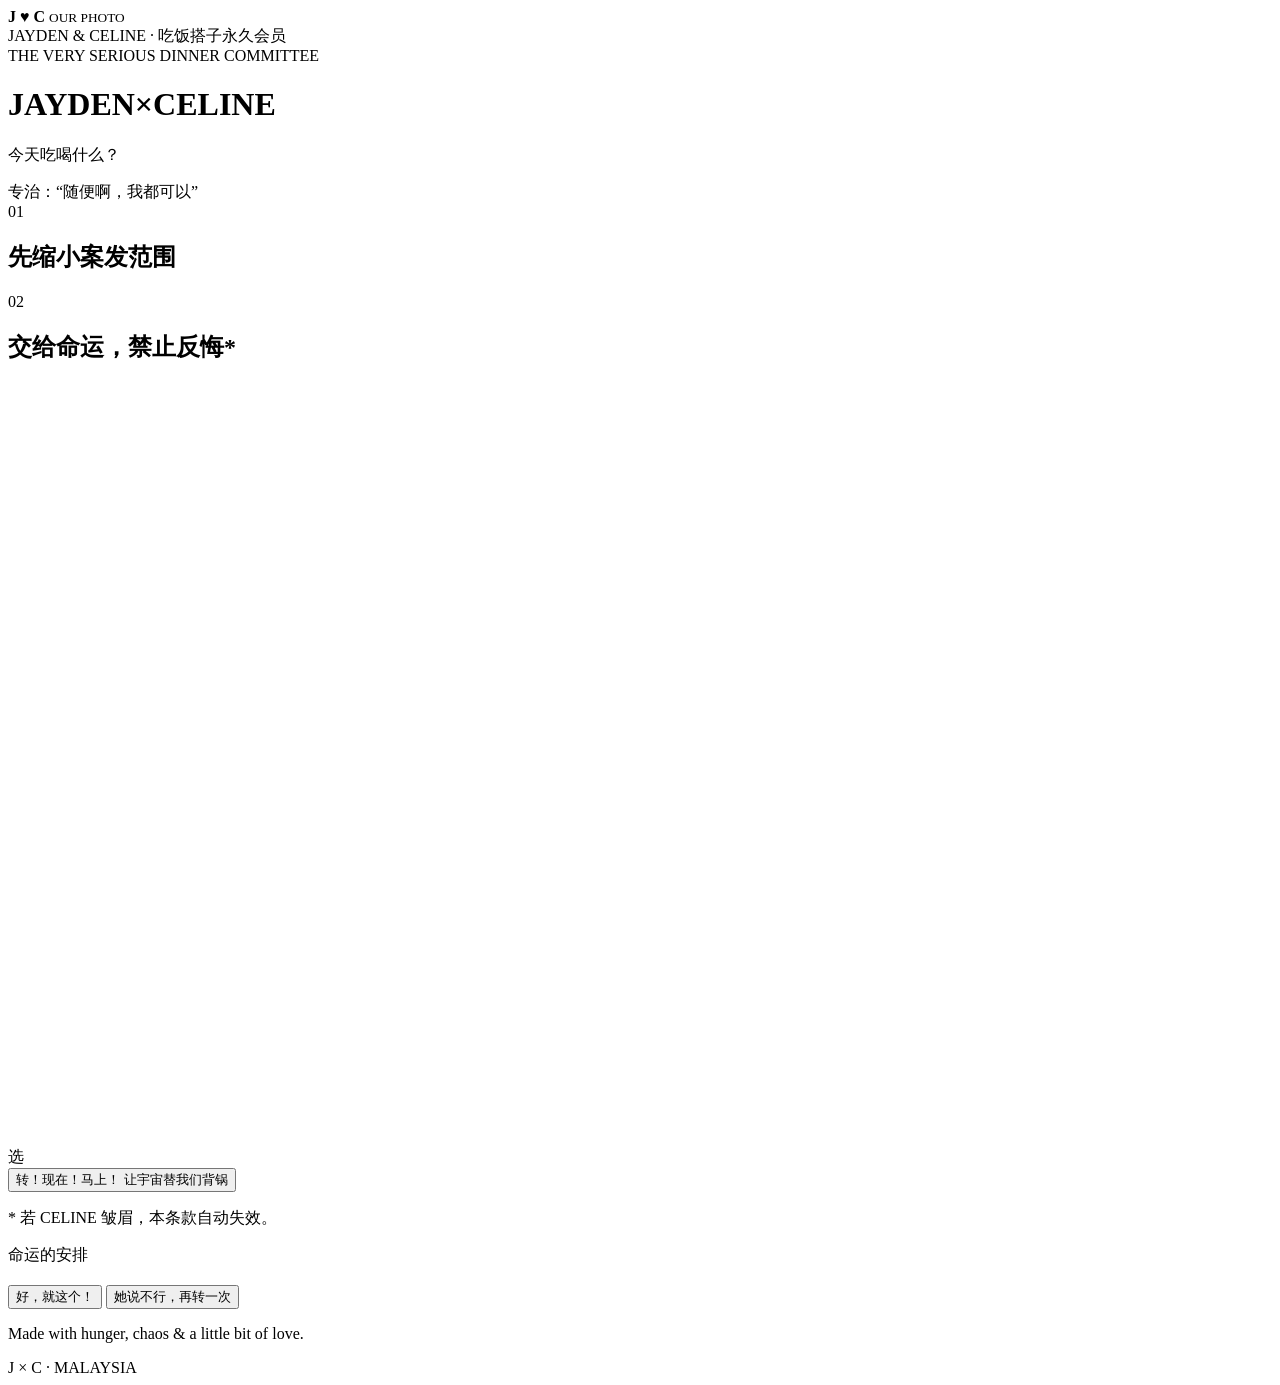
==== index.html @ bab160c9 "Add index.html" ====
<!doctype html>
<html lang="zh-CN">
<head>
  <meta charset="UTF-8">
  <meta name="viewport" content="width=device-width, initial-scale=1, viewport-fit=cover">
  <meta name="theme-color" content="#ff5d8f">
  <meta name="description" content="JAYDEN × CELINE 的马来西亚美食、奶茶与甜点选择转盘">
  <title>JAYDEN × CELINE 今天吃什么？</title>
  <link rel="stylesheet" href="styles.css">
</head>
<body>
  <div class="noise" aria-hidden="true"></div>
  <main class="app-shell">
    <header class="hero">
      <div class="photo-frame">
        <div class="photo-fallback" aria-hidden="true">
          <strong>J <span>♥</span> C</strong>
          <small>OUR PHOTO</small>
        </div>
        <img id="couple-photo" src="couple-photo.jpg" alt="JAYDEN 和 CELINE 的合照" onerror="this.hidden=true">
        <div class="photo-tape" aria-hidden="true"></div>
        <div class="photo-caption">JAYDEN &amp; CELINE · 吃饭搭子永久会员</div>
      </div>

      <div class="eyebrow">THE VERY SERIOUS DINNER COMMITTEE</div>
      <h1><span>JAYDEN</span><b>×</b><span>CELINE</span></h1>
      <p>今天吃喝什么？</p>
      <div class="status-pill">专治：“随便啊，我都可以”</div>
    </header>

    <section class="filter-card" aria-labelledby="filter-title">
      <div class="section-heading">
        <div>
          <span class="step">01</span>
          <h2 id="filter-title">先缩小案发范围</h2>
        </div>
        <span id="option-count" class="option-count"></span>
      </div>
      <div id="filters" class="filters" role="group" aria-label="食物分类筛选"></div>
      <p id="pool-note" class="pool-note"></p>
    </section>

    <section class="wheel-section" aria-labelledby="wheel-title">
      <div class="section-heading wheel-heading">
        <div>
          <span class="step">02</span>
          <h2 id="wheel-title">交给命运，禁止反悔*</h2>
        </div>
      </div>

      <div class="wheel-stage">
        <div class="pointer" aria-hidden="true"><span></span></div>
        <div id="wheel-wrap" class="wheel-wrap">
          <canvas id="wheel" width="760" height="760" aria-label="食物选择转盘"></canvas>
          <div class="wheel-hub" aria-hidden="true"><span>选</span></div>
        </div>
      </div>

      <button id="spin-button" class="spin-button" type="button">
        <span class="button-main">转！现在！马上！</span>
        <span class="button-sub">让宇宙替我们背锅</span>
      </button>
      <p class="fine-print">* 若 CELINE 皱眉，本条款自动失效。</p>
    </section>

    <section id="result-card" class="result-card" aria-live="polite" aria-hidden="true">
      <div class="result-stamp">命运的安排</div>
      <p id="result-category" class="result-category"></p>
      <h2 id="result-name"></h2>
      <p id="result-copy" class="result-copy"></p>
      <div class="result-actions">
        <button id="accept-button" class="accept-button" type="button">好，就这个！</button>
        <button id="retry-button" class="retry-button" type="button">她说不行，再转一次</button>
      </div>
      <p id="accepted-message" class="accepted-message" hidden>成交 🤝 请 JAYDEN 立即开始觅食。</p>
    </section>

    <footer>
      <p>Made with hunger, chaos &amp; a little bit of love.</p>
      <span>J × C · MALAYSIA</span>
    </footer>
  </main>

  <div id="confetti-layer" class="confetti-layer" aria-hidden="true"></div>
  <script src="app.js"></script>
</body>
</html>
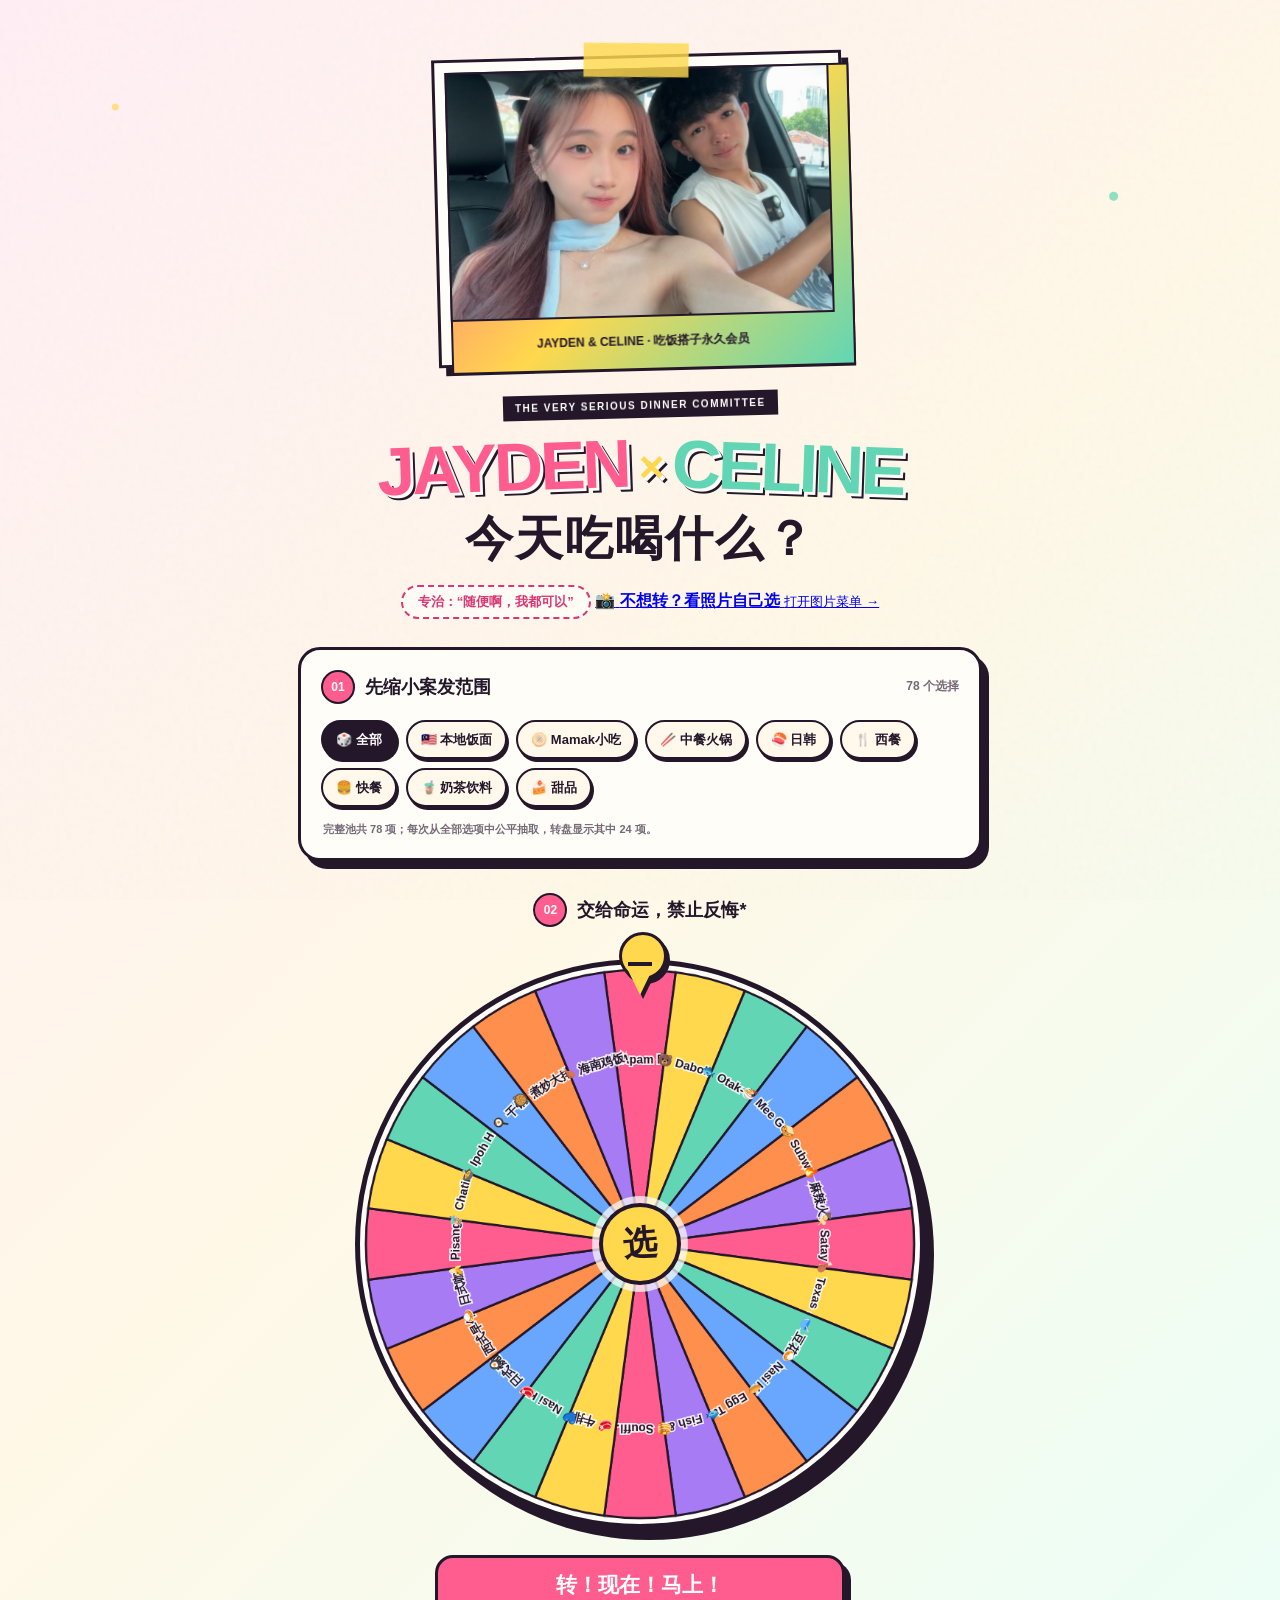
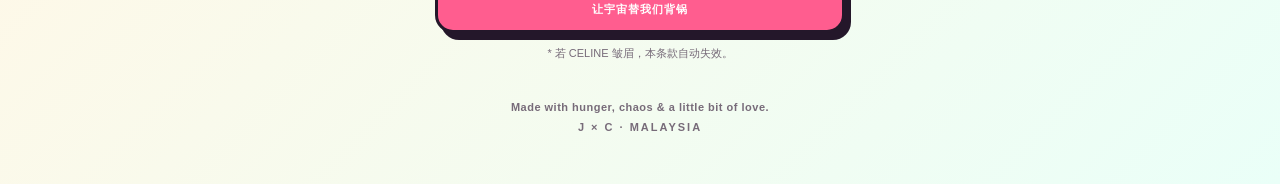
==== commit 22efe471: "Add photo menu: index.html" ====
--- a/index.html
+++ b/index.html
@@ -26,6 +26,11 @@
       <h1><span>JAYDEN</span><b>×</b><span>CELINE</span></h1>
       <p>今天吃喝什么？</p>
       <div class="status-pill">专治：“随便啊，我都可以”</div>
+      <a class="photo-menu-link" href="menu.html">
+        <span>📸</span>
+        <strong>不想转？看照片自己选</strong>
+        <small>打开图片菜单 →</small>
+      </a>
     </header>
 
     <section class="filter-card" aria-labelledby="filter-title">
--- a/styles.css
+++ b/styles.css
@@ -0,0 +1,627 @@
+:root {
+  --ink: #24172a;
+  --cream: #fff8eb;
+  --paper: #fffdf8;
+  --pink: #ff5d8f;
+  --pink-dark: #d93672;
+  --yellow: #ffd84d;
+  --orange: #ff8f4d;
+  --mint: #62d6b4;
+  --blue: #69a7ff;
+  --purple: #a77bf3;
+  --shadow: 7px 8px 0 var(--ink);
+  --border: 3px solid var(--ink);
+}
+
+* {
+  box-sizing: border-box;
+}
+
+html {
+  scroll-behavior: smooth;
+}
+
+body {
+  margin: 0;
+  min-width: 320px;
+  min-height: 100vh;
+  color: var(--ink);
+  background:
+    radial-gradient(circle at 9% 6%, rgba(255, 216, 77, .65) 0 3px, transparent 4px),
+    radial-gradient(circle at 87% 11%, rgba(98, 214, 180, .7) 0 4px, transparent 5px),
+    linear-gradient(135deg, #ffeff5 0%, #fff8e7 48%, #eafff8 100%);
+  font-family: "Arial Rounded MT Bold", "PingFang SC", "Microsoft YaHei", sans-serif;
+  overflow-x: hidden;
+}
+
+button {
+  color: inherit;
+  font: inherit;
+  -webkit-tap-highlight-color: transparent;
+}
+
+.noise {
+  position: fixed;
+  inset: 0;
+  pointer-events: none;
+  opacity: .2;
+  background-image: url("data:image/svg+xml,%3Csvg viewBox='0 0 180 180' xmlns='http://www.w3.org/2000/svg'%3E%3Cfilter id='n'%3E%3CfeTurbulence type='fractalNoise' baseFrequency='.8' numOctaves='2' stitchTiles='stitch'/%3E%3C/filter%3E%3Crect width='100%25' height='100%25' filter='url(%23n)' opacity='.18'/%3E%3C/svg%3E");
+}
+
+.app-shell {
+  position: relative;
+  width: min(100%, 720px);
+  margin: 0 auto;
+  padding: 28px 18px 48px;
+}
+
+.hero {
+  text-align: center;
+  padding: 22px 0 28px;
+}
+
+.photo-frame {
+  position: relative;
+  width: min(82vw, 410px);
+  aspect-ratio: 4 / 3;
+  margin: 5px auto 30px;
+  padding: 10px 10px 43px;
+  border: var(--border);
+  background: var(--paper);
+  box-shadow: var(--shadow);
+  transform: rotate(-1.5deg);
+}
+
+.photo-frame img,
+.photo-fallback {
+  width: 100%;
+  height: 100%;
+  border: 2px solid var(--ink);
+}
+
+.photo-frame img {
+  position: relative;
+  z-index: 1;
+  display: block;
+  object-fit: cover;
+}
+
+.photo-frame img.missing {
+  display: none;
+}
+
+.photo-fallback {
+  position: absolute;
+  inset: 10px 10px 43px;
+  display: grid;
+  place-content: center;
+  gap: 8px;
+  color: var(--ink);
+  background:
+    radial-gradient(circle at 25% 25%, rgba(255,255,255,.75), transparent 30%),
+    linear-gradient(135deg, var(--pink), var(--yellow) 52%, var(--mint));
+}
+
+.photo-fallback strong {
+  font: 900 clamp(42px, 14vw, 72px)/1 Arial Black, sans-serif;
+  text-shadow: 3px 3px 0 white;
+}
+
+.photo-fallback strong span {
+  color: var(--pink-dark);
+}
+
+.photo-fallback small {
+  font: 900 11px/1 Arial, sans-serif;
+  letter-spacing: 4px;
+}
+
+.photo-tape {
+  position: absolute;
+  z-index: 2;
+  top: -15px;
+  left: 50%;
+  width: 105px;
+  height: 34px;
+  background: rgba(255, 216, 77, .82);
+  transform: translateX(-50%) rotate(2deg);
+}
+
+.photo-caption {
+  position: absolute;
+  right: 10px;
+  bottom: 10px;
+  left: 10px;
+  font-size: 12px;
+  font-weight: 900;
+}
+
+.eyebrow {
+  display: inline-block;
+  padding: 7px 12px;
+  color: var(--paper);
+  background: var(--ink);
+  font: 800 10px/1.1 Arial, sans-serif;
+  letter-spacing: 1.5px;
+  transform: rotate(-1.5deg);
+}
+
+.hero h1 {
+  display: flex;
+  align-items: center;
+  justify-content: center;
+  gap: 10px;
+  width: 100%;
+  margin: 20px 0 0;
+  font: 900 clamp(31px, 9vw, 68px)/.88 Arial Black, Impact, sans-serif;
+  letter-spacing: -3px;
+  white-space: nowrap;
+  text-shadow: 3px 3px 0 var(--paper), 5px 5px 0 var(--ink);
+}
+
+.hero h1 span:first-child {
+  color: var(--pink);
+  transform: rotate(-2deg);
+}
+
+.hero h1 span:last-child {
+  color: var(--mint);
+  transform: rotate(2deg);
+}
+
+.hero h1 b {
+  color: var(--yellow);
+  font-size: .65em;
+}
+
+.hero > p {
+  margin: 10px 0 14px;
+  font-size: clamp(28px, 8vw, 48px);
+  font-weight: 900;
+  letter-spacing: 2px;
+}
+
+.status-pill {
+  display: inline-flex;
+  align-items: center;
+  min-height: 34px;
+  padding: 6px 15px;
+  border: 2px dashed var(--pink-dark);
+  border-radius: 999px;
+  color: var(--pink-dark);
+  background: rgba(255,255,255,.55);
+  font-size: 13px;
+  font-weight: 800;
+}
+
+.filter-card,
+.result-card {
+  position: relative;
+  padding: 20px;
+  border: var(--border);
+  border-radius: 22px;
+  background: var(--paper);
+  box-shadow: var(--shadow);
+}
+
+.section-heading {
+  display: flex;
+  align-items: flex-start;
+  justify-content: space-between;
+  gap: 12px;
+  margin-bottom: 16px;
+}
+
+.section-heading > div {
+  display: flex;
+  align-items: center;
+  gap: 10px;
+}
+
+.section-heading h2 {
+  margin: 0;
+  font-size: 18px;
+  line-height: 1.25;
+}
+
+.step {
+  display: grid;
+  place-items: center;
+  width: 34px;
+  height: 34px;
+  flex: 0 0 auto;
+  border: 2px solid var(--ink);
+  border-radius: 50%;
+  color: var(--paper);
+  background: var(--pink);
+  font: 900 12px/1 Arial, sans-serif;
+}
+
+.option-count {
+  flex: 0 0 auto;
+  padding-top: 8px;
+  color: #756a78;
+  font-size: 12px;
+  font-weight: 700;
+}
+
+.filters {
+  display: flex;
+  flex-wrap: wrap;
+  gap: 9px;
+}
+
+.pool-note {
+  margin: 14px 2px 0;
+  color: #756a78;
+  font-size: 11px;
+  font-weight: 700;
+  line-height: 1.5;
+}
+
+.filter-button {
+  min-height: 39px;
+  padding: 8px 13px;
+  border: 2px solid var(--ink);
+  border-radius: 999px;
+  background: var(--cream);
+  font-size: 13px;
+  font-weight: 900;
+  cursor: pointer;
+  box-shadow: 2px 3px 0 var(--ink);
+  transition: transform .15s, box-shadow .15s, background .15s;
+}
+
+.filter-button:active {
+  transform: translate(2px, 3px);
+  box-shadow: 0 0 0 var(--ink);
+}
+
+.filter-button.active {
+  color: white;
+  background: var(--ink);
+}
+
+.wheel-section {
+  padding: 32px 0 28px;
+  text-align: center;
+}
+
+.wheel-heading {
+  justify-content: center;
+  margin-bottom: 8px;
+}
+
+.wheel-stage {
+  position: relative;
+  width: min(88vw, 570px);
+  aspect-ratio: 1;
+  margin: 32px auto 26px;
+}
+
+.wheel-wrap {
+  position: absolute;
+  inset: 0;
+  border: 5px solid var(--ink);
+  border-radius: 50%;
+  background: var(--paper);
+  box-shadow: 9px 11px 0 var(--ink);
+  overflow: hidden;
+  transform: rotate(0deg);
+  transition: transform 4.6s cubic-bezier(.12, .72, .08, 1);
+  will-change: transform;
+}
+
+#wheel {
+  display: block;
+  width: 100%;
+  height: 100%;
+}
+
+.pointer {
+  position: absolute;
+  z-index: 5;
+  top: -27px;
+  left: 50%;
+  width: 56px;
+  height: 70px;
+  transform: translateX(-50%);
+  filter: drop-shadow(3px 4px 0 var(--ink));
+}
+
+.pointer::before {
+  content: "";
+  position: absolute;
+  top: 0;
+  left: 7px;
+  width: 42px;
+  height: 42px;
+  border: 3px solid var(--ink);
+  border-radius: 50%;
+  background: var(--yellow);
+}
+
+.pointer span {
+  position: absolute;
+  top: 30px;
+  left: 12px;
+  width: 0;
+  height: 0;
+  border-left: 16px solid transparent;
+  border-right: 16px solid transparent;
+  border-top: 33px solid var(--yellow);
+}
+
+.pointer span::after {
+  content: "";
+  position: absolute;
+  left: -12px;
+  top: -33px;
+  width: 24px;
+  height: 4px;
+  background: var(--ink);
+}
+
+.wheel-hub {
+  position: absolute;
+  top: 50%;
+  left: 50%;
+  display: grid;
+  place-items: center;
+  width: 82px;
+  height: 82px;
+  border: 4px solid var(--ink);
+  border-radius: 50%;
+  background: var(--yellow);
+  transform: translate(-50%, -50%);
+  box-shadow: 0 0 0 7px rgba(255,255,255,.72);
+}
+
+.wheel-hub span {
+  font-size: 34px;
+  font-weight: 900;
+  transform: rotate(-5deg);
+}
+
+.spin-button {
+  width: min(100%, 410px);
+  min-height: 78px;
+  padding: 13px 20px;
+  border: var(--border);
+  border-radius: 18px;
+  color: white;
+  background: var(--pink);
+  box-shadow: 6px 7px 0 var(--ink);
+  cursor: pointer;
+  transition: transform .15s, box-shadow .15s, filter .15s;
+}
+
+.spin-button:hover {
+  filter: brightness(1.05);
+}
+
+.spin-button:active {
+  transform: translate(5px, 6px);
+  box-shadow: 1px 1px 0 var(--ink);
+}
+
+.spin-button:disabled {
+  cursor: wait;
+  filter: grayscale(.35);
+  opacity: .78;
+}
+
+.button-main,
+.button-sub {
+  display: block;
+}
+
+.button-main {
+  font-size: 21px;
+  font-weight: 900;
+}
+
+.button-sub {
+  margin-top: 3px;
+  font-size: 11px;
+  font-weight: 700;
+  letter-spacing: 1px;
+}
+
+.fine-print {
+  margin: 13px 0 0;
+  color: #766a78;
+  font-size: 11px;
+}
+
+.result-card {
+  display: none;
+  margin: 4px 0 34px;
+  padding: 30px 20px 22px;
+  text-align: center;
+  background:
+    linear-gradient(rgba(255,255,255,.88), rgba(255,255,255,.88)),
+    repeating-linear-gradient(-45deg, var(--yellow) 0 10px, var(--pink) 10px 20px);
+}
+
+.result-card.show {
+  display: block;
+  animation: pop-in .45s cubic-bezier(.17, .89, .32, 1.35);
+}
+
+.result-stamp {
+  position: absolute;
+  top: -18px;
+  left: 50%;
+  padding: 8px 16px;
+  border: 2px solid var(--ink);
+  color: white;
+  background: var(--ink);
+  font-size: 12px;
+  font-weight: 900;
+  letter-spacing: 2px;
+  transform: translateX(-50%) rotate(-2deg);
+}
+
+.result-category {
+  display: inline-block;
+  margin: 0;
+  padding: 4px 10px;
+  border-radius: 999px;
+  color: var(--pink-dark);
+  background: #ffe2ec;
+  font-size: 12px;
+  font-weight: 900;
+}
+
+.result-card h2 {
+  margin: 12px 0 8px;
+  font-size: clamp(35px, 11vw, 58px);
+  line-height: 1.05;
+}
+
+.result-copy {
+  min-height: 24px;
+  margin: 0 auto 20px;
+  color: #625568;
+  font-size: 14px;
+  font-weight: 700;
+}
+
+.result-actions {
+  display: grid;
+  grid-template-columns: 1fr 1fr;
+  gap: 10px;
+}
+
+.result-actions button {
+  min-height: 51px;
+  padding: 10px;
+  border: 2px solid var(--ink);
+  border-radius: 13px;
+  font-size: 13px;
+  font-weight: 900;
+  cursor: pointer;
+}
+
+.accept-button {
+  color: white;
+  background: var(--mint);
+  box-shadow: 3px 4px 0 var(--ink);
+}
+
+.retry-button {
+  background: var(--cream);
+}
+
+.accepted-message {
+  margin: 18px 0 0;
+  padding: 12px;
+  border: 2px dashed var(--ink);
+  border-radius: 12px;
+  background: var(--yellow);
+  font-size: 13px;
+  font-weight: 900;
+}
+
+footer {
+  padding-top: 10px;
+  text-align: center;
+  color: #776b79;
+  font: 700 11px/1.5 Arial, sans-serif;
+  letter-spacing: .5px;
+}
+
+footer p {
+  margin: 0 0 4px;
+}
+
+footer span {
+  font-weight: 900;
+  letter-spacing: 2px;
+}
+
+.confetti-layer {
+  position: fixed;
+  z-index: 50;
+  inset: 0;
+  overflow: hidden;
+  pointer-events: none;
+}
+
+.confetti {
+  position: absolute;
+  top: -20px;
+  width: 10px;
+  height: 18px;
+  animation: confetti-fall var(--duration) linear forwards;
+}
+
+@keyframes pop-in {
+  0% { opacity: 0; transform: scale(.88) rotate(-1deg); }
+  100% { opacity: 1; transform: scale(1) rotate(0); }
+}
+
+@keyframes confetti-fall {
+  to {
+    transform: translate3d(var(--drift), 110vh, 0) rotate(var(--spin));
+    opacity: .9;
+  }
+}
+
+@media (max-width: 440px) {
+  .app-shell {
+    padding-inline: 14px;
+  }
+
+  .hero h1 {
+    gap: 4px;
+    font-size: clamp(28px, 8.5vw, 37px);
+    letter-spacing: -2.5px;
+    text-shadow: 2px 2px 0 var(--paper), 4px 4px 0 var(--ink);
+  }
+
+  .filter-card {
+    padding: 17px 15px;
+  }
+
+  .filters {
+    gap: 8px;
+  }
+
+  .filter-button {
+    flex: 1 0 calc(33.333% - 8px);
+    padding-inline: 7px;
+  }
+
+  .wheel-stage {
+    width: min(91vw, 570px);
+  }
+
+  .wheel-hub {
+    width: 66px;
+    height: 66px;
+  }
+
+  .result-actions {
+    grid-template-columns: 1fr;
+  }
+}
+
+@media (prefers-reduced-motion: reduce) {
+  html {
+    scroll-behavior: auto;
+  }
+
+  .wheel-wrap {
+    transition-duration: .01s;
+  }
+
+  .result-card.show {
+    animation: none;
+  }
+
+  .confetti {
+    display: none;
+  }
+}
